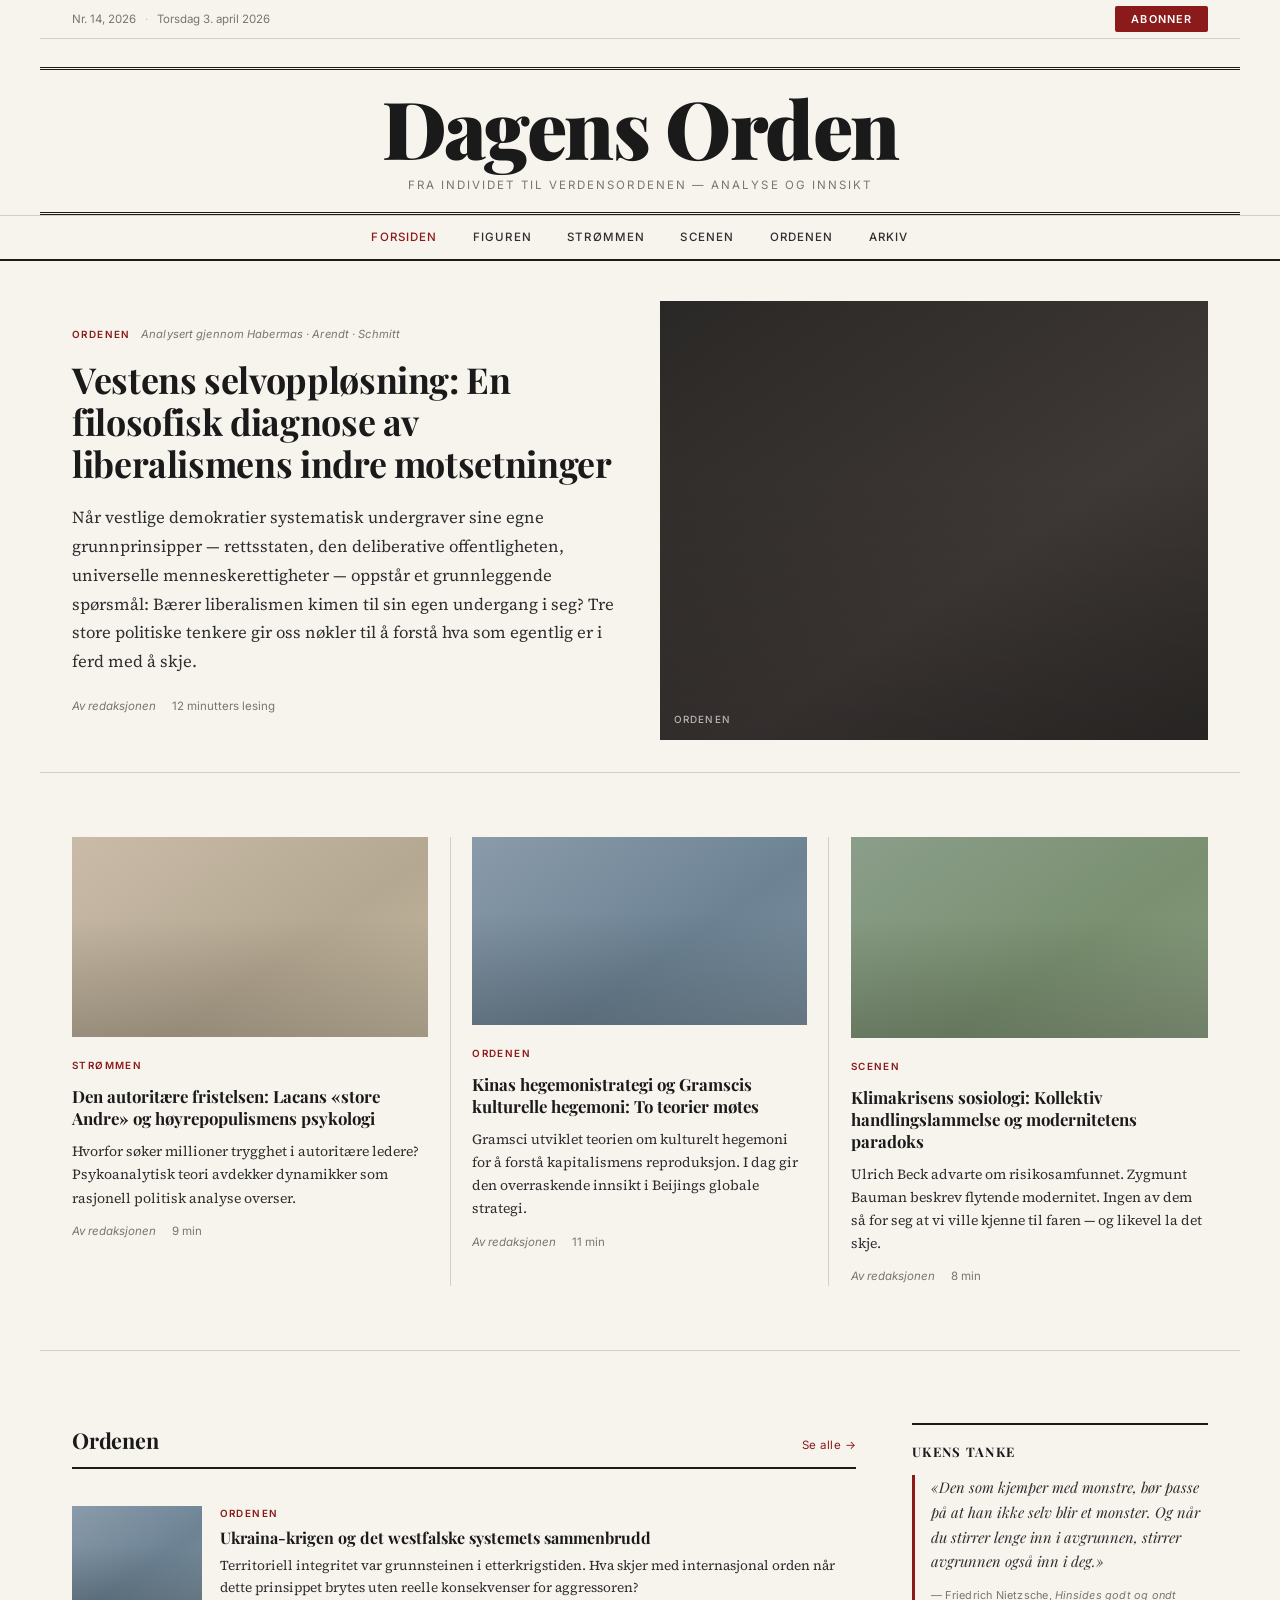
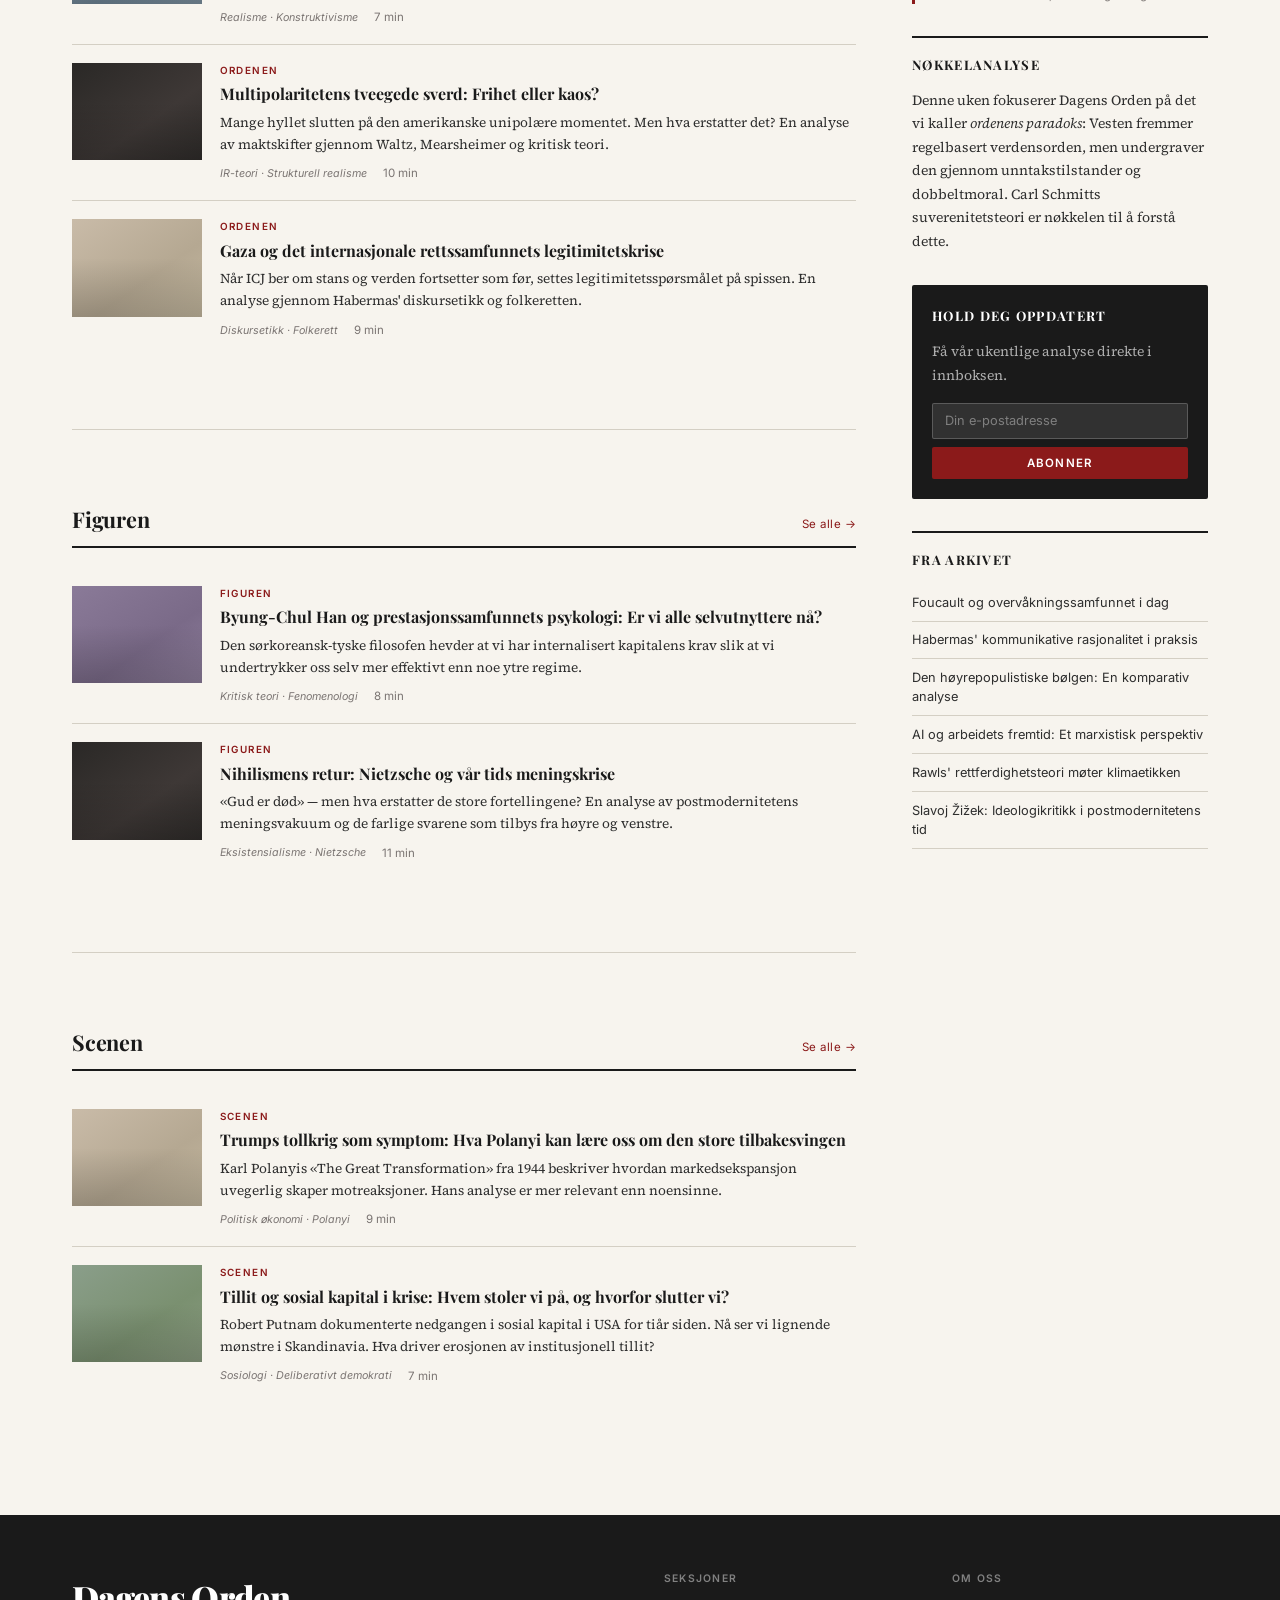
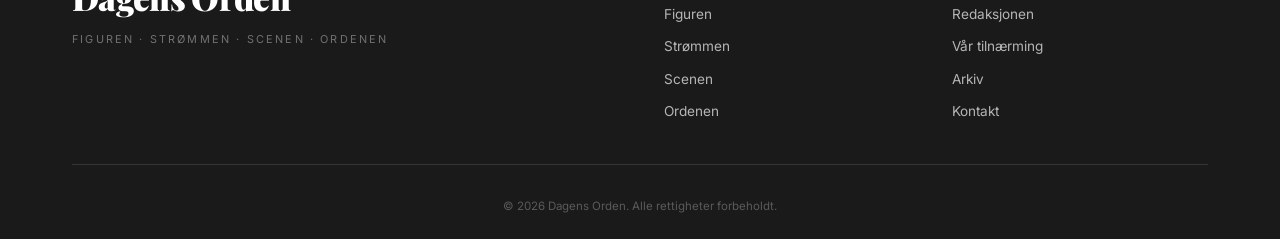
==== index.html @ 5226eccb "Initial commit" ====
<!DOCTYPE html>
<html lang="no">
<head>
    <meta charset="UTF-8">
    <meta name="viewport" content="width=device-width, initial-scale=1.0">
    <title>Dagens Orden — Fra individet til verdensordenen</title>
    <link rel="preconnect" href="https://fonts.googleapis.com">
    <link rel="preconnect" href="https://fonts.gstatic.com" crossorigin>
    <link href="https://fonts.googleapis.com/css2?family=Playfair+Display:ital,wght@0,400;0,600;0,700;0,900;1,400;1,700&family=Source+Serif+4:ital,opsz,wght@0,8..60,300;0,8..60,400;0,8..60,600;1,8..60,300;1,8..60,400&family=Inter:wght@300;400;500;600&display=swap" rel="stylesheet">
    <link rel="stylesheet" href="styles.css">
</head>
<body>

    <!-- Header / Masthead -->
    <header class="site-header">
        <div class="header-top">
            <div class="header-top-left">
                <span class="edition">Nr. 14, 2026</span>
                <span class="dot">·</span>
                <span class="date">Torsdag 3. april 2026</span>
            </div>
            <div class="header-top-right">
                <a href="#newsletter" class="btn-subscribe">Abonner</a>
            </div>
        </div>

        <div class="masthead">
            <div class="masthead-rule-double"></div>
            <h1 class="site-title">Dagens Orden</h1>
            <p class="site-tagline">Fra individet til verdensordenen — analyse og innsikt</p>
            <div class="masthead-rule-double"></div>
        </div>
    </header>

    <!-- Sticky Navigation -->
    <nav class="main-nav">
        <div class="container">
            <ul>
                <li><a href="#" class="active">Forsiden</a></li>
                <li><a href="#">Figuren</a></li>
                <li><a href="#">Strømmen</a></li>
                <li><a href="#">Scenen</a></li>
                <li><a href="#">Ordenen</a></li>
                <li><a href="#">Arkiv</a></li>
            </ul>
        </div>
    </nav>

    <main>

        <!-- Hero Article -->
        <section class="hero">
            <div class="container">
                <div class="hero-inner" id="hero-inner">
                    <div class="hero-content">
                        <div class="article-meta">
                            <span class="category-tag">Ordenen</span>
                            <span class="lens-label">Analysert gjennom Habermas · Arendt · Schmitt</span>
                        </div>
                        <h2 class="hero-title">Vestens selvoppløsning: En filosofisk diagnose av liberalismens indre motsetninger</h2>
                        <p class="hero-excerpt">Når vestlige demokratier systematisk undergraver sine egne grunnprinsipper — rettsstaten, den deliberative offentligheten, universelle menneskerettigheter — oppstår et grunnleggende spørsmål: Bærer liberalismen kimen til sin egen undergang i seg? Tre store politiske tenkere gir oss nøkler til å forstå hva som egentlig er i ferd med å skje.</p>
                        <div class="byline-row">
                            <span class="byline">Av redaksjonen</span>
                            <span class="read-time">12 minutters lesing</span>
                        </div>
                    </div>
                    <div class="hero-image">
                        <div class="img-placeholder img-dark">
                            <span class="img-caption-overlay">Ordenen</span>
                        </div>
                    </div>
                </div>
            </div>
        </section>

        <div class="rule-full container"></div>

        <!-- Featured 3-column grid -->
        <section class="featured-grid">
            <div class="container">
                <div class="featured-grid-inner" id="featured-grid">

                    <article class="feat-card">
                        <div class="feat-image">
                            <div class="img-placeholder img-warm"></div>
                        </div>
                        <div class="feat-content">
                            <span class="category-tag">Strømmen</span>
                            <h3>Den autoritære fristelsen: Lacans «store Andre» og høyrepopulismens psykologi</h3>
                            <p class="feat-excerpt">Hvorfor søker millioner trygghet i autoritære ledere? Psykoanalytisk teori avdekker dynamikker som rasjonell politisk analyse overser.</p>
                            <div class="byline-row">
                                <span class="byline">Av redaksjonen</span>
                                <span class="read-time">9 min</span>
                            </div>
                        </div>
                    </article>

                    <article class="feat-card feat-card-mid">
                        <div class="feat-image">
                            <div class="img-placeholder img-cool"></div>
                        </div>
                        <div class="feat-content">
                            <span class="category-tag">Ordenen</span>
                            <h3>Kinas hegemonistrategi og Gramscis kulturelle hegemoni: To teorier møtes</h3>
                            <p class="feat-excerpt">Gramsci utviklet teorien om kulturelt hegemoni for å forstå kapitalismens reproduksjon. I dag gir den overraskende innsikt i Beijings globale strategi.</p>
                            <div class="byline-row">
                                <span class="byline">Av redaksjonen</span>
                                <span class="read-time">11 min</span>
                            </div>
                        </div>
                    </article>

                    <article class="feat-card">
                        <div class="feat-image">
                            <div class="img-placeholder img-green"></div>
                        </div>
                        <div class="feat-content">
                            <span class="category-tag">Scenen</span>
                            <h3>Klimakrisens sosiologi: Kollektiv handlingslammelse og modernitetens paradoks</h3>
                            <p class="feat-excerpt">Ulrich Beck advarte om risikosamfunnet. Zygmunt Bauman beskrev flytende modernitet. Ingen av dem så for seg at vi ville kjenne til faren — og likevel la det skje.</p>
                            <div class="byline-row">
                                <span class="byline">Av redaksjonen</span>
                                <span class="read-time">8 min</span>
                            </div>
                        </div>
                    </article>

                </div>
            </div>
        </section>

        <div class="rule-full container"></div>

        <!-- Main content + Sidebar -->
        <div class="content-layout container">

            <div class="main-content">

                <!-- Ordenen -->
                <section class="cat-section" data-category="Ordenen">
                    <div class="cat-section-header">
                        <h2 class="cat-title">Ordenen</h2>
                        <a href="#" class="see-all">Se alle →</a>
                    </div>
                    <div class="article-list">

                        <article class="list-article">
                            <div class="list-thumb">
                                <div class="img-placeholder img-cool"></div>
                            </div>
                            <div class="list-content">
                                <span class="category-tag">Ordenen</span>
                                <h3>Ukraina-krigen og det westfalske systemets sammenbrudd</h3>
                                <p>Territoriell integritet var grunnsteinen i etterkrigstiden. Hva skjer med internasjonal orden når dette prinsippet brytes uten reelle konsekvenser for aggressoren?</p>
                                <div class="byline-row">
                                    <span class="lens-tag">Realisme · Konstruktivisme</span>
                                    <span class="read-time">7 min</span>
                                </div>
                            </div>
                        </article>

                        <article class="list-article">
                            <div class="list-thumb">
                                <div class="img-placeholder img-dark"></div>
                            </div>
                            <div class="list-content">
                                <span class="category-tag">Ordenen</span>
                                <h3>Multipolaritetens tveegede sverd: Frihet eller kaos?</h3>
                                <p>Mange hyllet slutten på den amerikanske unipolære momentet. Men hva erstatter det? En analyse av maktskifter gjennom Waltz, Mearsheimer og kritisk teori.</p>
                                <div class="byline-row">
                                    <span class="lens-tag">IR-teori · Strukturell realisme</span>
                                    <span class="read-time">10 min</span>
                                </div>
                            </div>
                        </article>

                        <article class="list-article">
                            <div class="list-thumb">
                                <div class="img-placeholder img-warm"></div>
                            </div>
                            <div class="list-content">
                                <span class="category-tag">Ordenen</span>
                                <h3>Gaza og det internasjonale rettssamfunnets legitimitetskrise</h3>
                                <p>Når ICJ ber om stans og verden fortsetter som før, settes legitimitetsspørsmålet på spissen. En analyse gjennom Habermas' diskursetikk og folkeretten.</p>
                                <div class="byline-row">
                                    <span class="lens-tag">Diskursetikk · Folkerett</span>
                                    <span class="read-time">9 min</span>
                                </div>
                            </div>
                        </article>

                    </div>
                </section>

                <div class="rule-section"></div>

                <!-- Figuren -->
                <section class="cat-section" data-category="Figuren">
                    <div class="cat-section-header">
                        <h2 class="cat-title">Figuren</h2>
                        <a href="#" class="see-all">Se alle →</a>
                    </div>
                    <div class="article-list">

                        <article class="list-article">
                            <div class="list-thumb">
                                <div class="img-placeholder img-purple"></div>
                            </div>
                            <div class="list-content">
                                <span class="category-tag">Figuren</span>
                                <h3>Byung-Chul Han og prestasjonssamfunnets psykologi: Er vi alle selvutnyttere nå?</h3>
                                <p>Den sørkoreansk-tyske filosofen hevder at vi har internalisert kapitalens krav slik at vi undertrykker oss selv mer effektivt enn noe ytre regime.</p>
                                <div class="byline-row">
                                    <span class="lens-tag">Kritisk teori · Fenomenologi</span>
                                    <span class="read-time">8 min</span>
                                </div>
                            </div>
                        </article>

                        <article class="list-article">
                            <div class="list-thumb">
                                <div class="img-placeholder img-dark"></div>
                            </div>
                            <div class="list-content">
                                <span class="category-tag">Figuren</span>
                                <h3>Nihilismens retur: Nietzsche og vår tids meningskrise</h3>
                                <p>«Gud er død» — men hva erstatter de store fortellingene? En analyse av postmodernitetens meningsvakuum og de farlige svarene som tilbys fra høyre og venstre.</p>
                                <div class="byline-row">
                                    <span class="lens-tag">Eksistensialisme · Nietzsche</span>
                                    <span class="read-time">11 min</span>
                                </div>
                            </div>
                        </article>

                    </div>
                </section>

                <div class="rule-section"></div>

                <!-- Scenen -->
                <section class="cat-section" data-category="Scenen">
                    <div class="cat-section-header">
                        <h2 class="cat-title">Scenen</h2>
                        <a href="#" class="see-all">Se alle →</a>
                    </div>
                    <div class="article-list">

                        <article class="list-article">
                            <div class="list-thumb">
                                <div class="img-placeholder img-warm"></div>
                            </div>
                            <div class="list-content">
                                <span class="category-tag">Scenen</span>
                                <h3>Trumps tollkrig som symptom: Hva Polanyi kan lære oss om den store tilbakesvingen</h3>
                                <p>Karl Polanyis «The Great Transformation» fra 1944 beskriver hvordan markedsekspansjon uvegerlig skaper motreaksjoner. Hans analyse er mer relevant enn noensinne.</p>
                                <div class="byline-row">
                                    <span class="lens-tag">Politisk økonomi · Polanyi</span>
                                    <span class="read-time">9 min</span>
                                </div>
                            </div>
                        </article>

                        <article class="list-article">
                            <div class="list-thumb">
                                <div class="img-placeholder img-green"></div>
                            </div>
                            <div class="list-content">
                                <span class="category-tag">Scenen</span>
                                <h3>Tillit og sosial kapital i krise: Hvem stoler vi på, og hvorfor slutter vi?</h3>
                                <p>Robert Putnam dokumenterte nedgangen i sosial kapital i USA for tiår siden. Nå ser vi lignende mønstre i Skandinavia. Hva driver erosjonen av institusjonell tillit?</p>
                                <div class="byline-row">
                                    <span class="lens-tag">Sosiologi · Deliberativt demokrati</span>
                                    <span class="read-time">7 min</span>
                                </div>
                            </div>
                        </article>

                    </div>
                </section>

            </div><!-- end .main-content -->

            <!-- Sidebar -->
            <aside class="sidebar">

                <div class="widget">
                    <h4 class="widget-title">Ukens tanke</h4>
                    <blockquote class="pull-quote">
                        «Den som kjemper med monstre, bør passe på at han ikke selv blir et monster. Og når du stirrer lenge inn i avgrunnen, stirrer avgrunnen også inn i deg.»
                        <cite>— Friedrich Nietzsche, <em>Hinsides godt og ondt</em></cite>
                    </blockquote>
                </div>

                <div class="widget">
                    <h4 class="widget-title">Nøkkelanalyse</h4>
                    <p class="widget-text">Denne uken fokuserer Dagens Orden på det vi kaller <em>ordenens paradoks</em>: Vesten fremmer regelbasert verdensorden, men undergraver den gjennom unntakstilstander og dobbeltmoral. Carl Schmitts suverenitetsteori er nøkkelen til å forstå dette.</p>
                </div>

                <div class="widget widget-dark" id="newsletter">
                    <h4 class="widget-title">Hold deg oppdatert</h4>
                    <p class="widget-text">Få vår ukentlige analyse direkte i innboksen.</p>
                    <form class="newsletter-form" onsubmit="return false;">
                        <input type="email" placeholder="Din e-postadresse" class="email-input">
                        <button type="submit" class="btn-newsletter">Abonner</button>
                    </form>
                </div>

                <div class="widget">
                    <h4 class="widget-title">Fra arkivet</h4>
                    <ul class="archive-list">
                        <li><a href="#">Foucault og overvåkningssamfunnet i dag</a></li>
                        <li><a href="#">Habermas' kommunikative rasjonalitet i praksis</a></li>
                        <li><a href="#">Den høyrepopulistiske bølgen: En komparativ analyse</a></li>
                        <li><a href="#">AI og arbeidets fremtid: Et marxistisk perspektiv</a></li>
                        <li><a href="#">Rawls' rettferdighetsteori møter klimaetikken</a></li>
                        <li><a href="#">Slavoj Žižek: Ideologikritikk i postmodernitetens tid</a></li>
                    </ul>
                </div>

            </aside>

        </div><!-- end .content-layout -->

    </main>

    <!-- Footer -->
    <footer class="site-footer">
        <div class="container">
            <div class="footer-inner">
                <div class="footer-brand">
                    <h2 class="footer-title">Dagens Orden</h2>
                    <p class="footer-tagline">Figuren · Strømmen · Scenen · Ordenen</p>
                </div>
                <div class="footer-links">
                    <div class="footer-col">
                        <h4>Seksjoner</h4>
                        <ul>
                            <li><a href="#">Figuren</a></li>
                            <li><a href="#">Strømmen</a></li>
                            <li><a href="#">Scenen</a></li>
                            <li><a href="#">Ordenen</a></li>
                        </ul>
                    </div>
                    <div class="footer-col">
                        <h4>Om oss</h4>
                        <ul>
                            <li><a href="#">Redaksjonen</a></li>
                            <li><a href="#">Vår tilnærming</a></li>
                            <li><a href="#">Arkiv</a></li>
                            <li><a href="#">Kontakt</a></li>
                        </ul>
                    </div>
                </div>
            </div>
            <div class="footer-bottom">
                <p>© 2026 Dagens Orden. Alle rettigheter forbeholdt.</p>
            </div>
        </div>
    </footer>

    <script src="/js/config.js"></script>
    <script src="/js/site.js"></script>
</body>
</html>
---- styles.css ----
/* ============================================================
   DAGENS ORDEN — Stylesheet
   Classic broadsheet editorial design
   ============================================================ */

:root {
  --bg:           #F7F4EE;
  --bg-white:     #FFFFFF;
  --text-primary: #1A1A1A;
  --text-body:    #2E2E2E;
  --text-muted:   #7A7472;
  --accent:       #8B1A1A;
  --accent-hover: #6B1212;
  --border:       #D4CFC4;
  --border-dark:  #1A1A1A;

  --serif:  'Playfair Display', Georgia, 'Times New Roman', serif;
  --body:   'Source Serif 4', Georgia, serif;
  --sans:   'Inter', -apple-system, BlinkMacSystemFont, sans-serif;

  --max-w: 1200px;
}

/* ============================================================
   RESET & BASE
   ============================================================ */

*, *::before, *::after {
  box-sizing: border-box;
  margin: 0;
  padding: 0;
}

html {
  font-size: 16px;
  scroll-behavior: smooth;
}

body {
  background-color: var(--bg);
  color: var(--text-primary);
  font-family: var(--body);
  line-height: 1.6;
  -webkit-font-smoothing: antialiased;
  -moz-osx-font-smoothing: grayscale;
}

a {
  color: inherit;
  text-decoration: none;
  transition: color 0.18s;
}

a:hover { color: var(--accent); }

img { display: block; max-width: 100%; }

.container {
  max-width: var(--max-w);
  margin: 0 auto;
  padding: 0 2rem;
}

/* ============================================================
   IMAGE PLACEHOLDERS
   ============================================================ */

.img-placeholder {
  width: 100%;
  position: relative;
  overflow: hidden;
}

/* aspect ratios */
.hero-image .img-placeholder      { aspect-ratio: 5/4; }
.feat-image .img-placeholder       { aspect-ratio: 16/9; }
.list-thumb .img-placeholder       { aspect-ratio: 4/3; }

/* colour variants */
.img-dark   { background: linear-gradient(145deg, #2A2826 0%, #3E3836 60%, #2F2C2A 100%); }
.img-warm   { background: linear-gradient(145deg, #C9BBA8 0%, #B5A892 60%, #C4B89F 100%); }
.img-cool   { background: linear-gradient(145deg, #8A9BAB 0%, #6D8394 60%, #7B8F9E 100%); }
.img-green  { background: linear-gradient(145deg, #8A9E8A 0%, #7A9070 60%, #8A9C80 100%); }
.img-purple { background: linear-gradient(145deg, #8A7A98 0%, #7A6A88 60%, #8E7E9C 100%); }

.img-placeholder::after {
  content: '';
  position: absolute;
  inset: 0;
  background: linear-gradient(to bottom, transparent 40%, rgba(0,0,0,0.18) 100%);
}

.img-caption-overlay {
  position: absolute;
  bottom: 0.75rem;
  left: 0.85rem;
  z-index: 2;
  font-family: var(--sans);
  font-size: 0.62rem;
  font-weight: 500;
  letter-spacing: 0.12em;
  text-transform: uppercase;
  color: rgba(255,255,255,0.65);
}

/* ============================================================
   SHARED COMPONENTS
   ============================================================ */

/* Category tag */
.category-tag {
  display: inline-block;
  font-family: var(--sans);
  font-size: 0.62rem;
  font-weight: 600;
  letter-spacing: 0.14em;
  text-transform: uppercase;
  color: var(--accent);
}

/* Lens label (analysed through X·Y) */
.lens-label {
  font-family: var(--sans);
  font-size: 0.7rem;
  font-style: italic;
  color: var(--text-muted);
  letter-spacing: 0.01em;
}

/* Lens tag (inside article list) */
.lens-tag {
  font-family: var(--sans);
  font-size: 0.67rem;
  font-style: italic;
  color: var(--text-muted);
}

/* Byline row */
.byline-row {
  display: flex;
  align-items: center;
  gap: 1rem;
  font-family: var(--sans);
  font-size: 0.72rem;
  color: var(--text-muted);
}

.byline { font-style: italic; }

/* Divider rules */
.rule-full {
  border-top: 1px solid var(--border);
  margin: 2rem auto;
}

.rule-section {
  border-top: 1px solid var(--border);
  margin: 2.5rem 0;
}

/* ============================================================
   HEADER / MASTHEAD
   ============================================================ */

.site-header {
  background: var(--bg);
}

.header-top {
  display: flex;
  justify-content: space-between;
  align-items: center;
  padding: 0.6rem 2rem;
  border-bottom: 1px solid var(--border);
  font-family: var(--sans);
  font-size: 0.72rem;
  color: var(--text-muted);
  max-width: var(--max-w);
  margin: 0 auto;
}

.header-top-left {
  display: flex;
  align-items: center;
  gap: 0.55rem;
}

.dot { opacity: 0.4; }

.btn-subscribe {
  font-family: var(--sans);
  font-size: 0.68rem;
  font-weight: 600;
  letter-spacing: 0.1em;
  text-transform: uppercase;
  background: var(--accent);
  color: #fff;
  padding: 0.38rem 1rem;
  border-radius: 2px;
  transition: background 0.18s;
}

.btn-subscribe:hover {
  background: var(--accent-hover);
  color: #fff;
}

/* Masthead */
.masthead {
  text-align: center;
  padding: 1.75rem 2rem 0;
}

.masthead-rule-double {
  border: none;
  border-top: 3px double var(--border-dark);
  max-width: var(--max-w);
  margin: 0 auto 1.1rem;
}

.masthead-rule-double + .masthead-rule-double,
.site-tagline + .masthead-rule-double {
  margin-top: 1.1rem;
  margin-bottom: 0;
}

.site-title {
  font-family: var(--serif);
  font-size: clamp(2.8rem, 7vw, 5rem);
  font-weight: 900;
  letter-spacing: -0.02em;
  line-height: 1;
  color: var(--text-primary);
}

.site-tagline {
  font-family: var(--sans);
  font-size: 0.72rem;
  font-weight: 400;
  letter-spacing: 0.18em;
  text-transform: uppercase;
  color: var(--text-muted);
  margin: 0.55rem 0 1.1rem;
}

/* ============================================================
   STICKY NAV
   ============================================================ */

.main-nav {
  position: sticky;
  top: 0;
  z-index: 200;
  background: var(--bg);
  border-bottom: 2px solid var(--border-dark);
  border-top: 1px solid var(--border);
}

.main-nav ul {
  display: flex;
  list-style: none;
  justify-content: center;
  overflow-x: auto;
  -webkit-overflow-scrolling: touch;
  scrollbar-width: none;
}

.main-nav ul::-webkit-scrollbar { display: none; }

.main-nav ul li a {
  display: block;
  font-family: var(--sans);
  font-size: 0.72rem;
  font-weight: 500;
  letter-spacing: 0.1em;
  text-transform: uppercase;
  padding: 0.78rem 1.1rem;
  color: var(--text-body);
  white-space: nowrap;
  border-bottom: 2px solid transparent;
  margin-bottom: -2px;
  transition: color 0.18s, border-color 0.18s;
}

.main-nav ul li a:hover,
.main-nav ul li a.active {
  color: var(--accent);
  border-bottom-color: var(--accent);
}

/* ============================================================
   HERO
   ============================================================ */

.hero {
  padding: 2.5rem 0 0;
}

.hero-inner {
  display: grid;
  grid-template-columns: 1fr 1fr;
  gap: 2.5rem;
  align-items: center;
}

.article-meta {
  display: flex;
  flex-wrap: wrap;
  align-items: center;
  gap: 0.65rem;
  margin-bottom: 0.9rem;
}

.hero-title {
  font-family: var(--serif);
  font-size: clamp(1.6rem, 2.8vw, 2.65rem);
  font-weight: 700;
  line-height: 1.18;
  letter-spacing: -0.01em;
  margin-bottom: 1.2rem;
  color: var(--text-primary);
  cursor: pointer;
  transition: color 0.18s;
}

.hero-title:hover { color: var(--accent); }

.hero-excerpt {
  font-size: 1.05rem;
  line-height: 1.72;
  color: var(--text-body);
  margin-bottom: 1.25rem;
}

/* ============================================================
   FEATURED 3-COLUMN GRID
   ============================================================ */

.featured-grid {
  padding: 2rem 0;
}

.featured-grid-inner {
  display: grid;
  grid-template-columns: repeat(3, 1fr);
  gap: 0;
}

.feat-card {
  padding: 0 1.35rem;
  border-right: 1px solid var(--border);
}

.feat-card:first-child { padding-left: 0; }
.feat-card:last-child  { border-right: none; padding-right: 0; }

.feat-card-mid { border-right: 1px solid var(--border); }

.feat-image { margin-bottom: 0.9rem; }

.feat-content .category-tag { margin-bottom: 0.4rem; }

.feat-content h3 {
  font-family: var(--serif);
  font-size: 1.05rem;
  font-weight: 700;
  line-height: 1.3;
  margin: 0.35rem 0 0.65rem;
  color: var(--text-primary);
  cursor: pointer;
  transition: color 0.18s;
}

.feat-content h3:hover { color: var(--accent); }

.feat-excerpt {
  font-size: 0.875rem;
  line-height: 1.65;
  color: var(--text-body);
  margin-bottom: 0.75rem;
}

/* ============================================================
   MAIN CONTENT + SIDEBAR LAYOUT
   ============================================================ */

.content-layout {
  display: grid;
  grid-template-columns: 1fr 296px;
  gap: 3.5rem;
  padding-top: 0.5rem;
  padding-bottom: 5rem;
}

/* ---- Category sections ---- */

.cat-section { padding: 2rem 0; }

.cat-section-header {
  display: flex;
  justify-content: space-between;
  align-items: baseline;
  border-bottom: 2px solid var(--border-dark);
  padding-bottom: 0.6rem;
  margin-bottom: 1.25rem;
}

.cat-title {
  font-family: var(--serif);
  font-size: 1.35rem;
  font-weight: 700;
  letter-spacing: -0.01em;
}

.see-all {
  font-family: var(--sans);
  font-size: 0.72rem;
  color: var(--accent);
  letter-spacing: 0.04em;
}

.see-all:hover { color: var(--accent-hover); }

/* Article list */
.article-list {
  display: flex;
  flex-direction: column;
}

.list-article {
  display: grid;
  grid-template-columns: 130px 1fr;
  gap: 1.1rem;
  padding: 1.1rem 0;
  border-bottom: 1px solid var(--border);
  cursor: pointer;
  transition: opacity 0.18s;
}

.list-article:last-child { border-bottom: none; }
.list-article:hover { opacity: 0.8; }

.list-content .category-tag { display: block; margin-bottom: 0.3rem; }

.list-content h3 {
  font-family: var(--serif);
  font-size: 1rem;
  font-weight: 700;
  line-height: 1.32;
  margin-bottom: 0.45rem;
  color: var(--text-primary);
  transition: color 0.18s;
}

.list-article:hover .list-content h3 { color: var(--accent); }

.list-content p {
  font-size: 0.85rem;
  line-height: 1.62;
  color: var(--text-body);
  margin-bottom: 0.55rem;
}

/* ============================================================
   SIDEBAR
   ============================================================ */

.sidebar {
  display: flex;
  flex-direction: column;
  gap: 2rem;
  padding-top: 2rem;
}

.widget {
  border-top: 2px solid var(--border-dark);
  padding-top: 1rem;
}

.widget-title {
  font-family: var(--serif);
  font-size: 0.82rem;
  font-weight: 700;
  letter-spacing: 0.1em;
  text-transform: uppercase;
  margin-bottom: 0.85rem;
}

.widget-text {
  font-size: 0.875rem;
  line-height: 1.68;
  color: var(--text-body);
}

/* Pull quote */
.pull-quote {
  font-family: var(--serif);
  font-size: 0.92rem;
  font-style: italic;
  line-height: 1.68;
  color: var(--text-body);
  padding-left: 1rem;
  border-left: 3px solid var(--accent);
}

.pull-quote cite {
  display: block;
  font-family: var(--sans);
  font-size: 0.68rem;
  font-style: normal;
  color: var(--text-muted);
  margin-top: 0.75rem;
  letter-spacing: 0.02em;
}

/* Dark newsletter widget */
.widget-dark {
  background: var(--text-primary);
  padding: 1.25rem;
  border-top: none;
  border-radius: 2px;
}

.widget-dark .widget-title { color: #fff; }

.widget-dark .widget-text {
  color: rgba(255,255,255,0.65);
  margin-bottom: 1rem;
}

.newsletter-form {
  display: flex;
  flex-direction: column;
  gap: 0.5rem;
}

.email-input {
  padding: 0.58rem 0.75rem;
  background: rgba(255,255,255,0.1);
  border: 1px solid rgba(255,255,255,0.2);
  color: #fff;
  font-family: var(--sans);
  font-size: 0.8rem;
  border-radius: 2px;
  outline: none;
  transition: border-color 0.18s;
}

.email-input::placeholder { color: rgba(255,255,255,0.38); }
.email-input:focus { border-color: rgba(255,255,255,0.5); }

.btn-newsletter {
  padding: 0.58rem;
  background: var(--accent);
  color: #fff;
  border: none;
  font-family: var(--sans);
  font-size: 0.72rem;
  font-weight: 600;
  letter-spacing: 0.1em;
  text-transform: uppercase;
  cursor: pointer;
  border-radius: 2px;
  transition: background 0.18s;
}

.btn-newsletter:hover { background: var(--accent-hover); }

/* Archive list */
.archive-list {
  list-style: none;
  display: flex;
  flex-direction: column;
}

.archive-list li {
  border-bottom: 1px solid var(--border);
}

.archive-list li a {
  display: block;
  font-family: var(--sans);
  font-size: 0.8rem;
  line-height: 1.5;
  padding: 0.55rem 0;
  color: var(--text-body);
}

.archive-list li a:hover { color: var(--accent); }

/* ============================================================
   FOOTER
   ============================================================ */

.site-footer {
  background: var(--text-primary);
  color: #fff;
  padding: 3.5rem 0 1.5rem;
}

.footer-inner {
  display: grid;
  grid-template-columns: 1fr 1fr;
  gap: 3rem;
  padding-bottom: 2.5rem;
  border-bottom: 1px solid rgba(255,255,255,0.12);
  margin-bottom: 2rem;
}

.footer-title {
  font-family: var(--serif);
  font-size: 2.1rem;
  font-weight: 900;
  letter-spacing: -0.02em;
  margin-bottom: 0.4rem;
}

.footer-tagline {
  font-family: var(--sans);
  font-size: 0.68rem;
  font-weight: 400;
  letter-spacing: 0.2em;
  text-transform: uppercase;
  color: rgba(255,255,255,0.38);
}

.footer-links {
  display: grid;
  grid-template-columns: repeat(2, 1fr);
  gap: 2rem;
}

.footer-col h4 {
  font-family: var(--sans);
  font-size: 0.65rem;
  font-weight: 600;
  letter-spacing: 0.12em;
  text-transform: uppercase;
  color: rgba(255,255,255,0.45);
  margin-bottom: 0.85rem;
}

.footer-col ul {
  list-style: none;
  display: flex;
  flex-direction: column;
  gap: 0.42rem;
}

.footer-col ul li a {
  font-family: var(--sans);
  font-size: 0.85rem;
  color: rgba(255,255,255,0.68);
}

.footer-col ul li a:hover { color: #fff; }

.footer-bottom {
  font-family: var(--sans);
  font-size: 0.72rem;
  color: rgba(255,255,255,0.28);
  text-align: center;
}

/* ============================================================
   RESPONSIVE
   ============================================================ */

@media (max-width: 1000px) {
  .content-layout {
    grid-template-columns: 1fr;
  }
  .sidebar {
    display: grid;
    grid-template-columns: 1fr 1fr;
    gap: 1.5rem;
    padding-top: 0;
    border-top: 2px solid var(--border-dark);
    padding-top: 2rem;
  }
  .widget { border-top: none; padding-top: 0; }
  .widget:first-child,
  .widget:nth-child(2) {
    border-top: 2px solid var(--border-dark);
    padding-top: 1rem;
  }
}

@media (max-width: 860px) {
  .hero-inner {
    grid-template-columns: 1fr;
  }
  .hero-image { order: -1; }
  .hero-image .img-placeholder { aspect-ratio: 16/7; }

  .featured-grid-inner {
    grid-template-columns: 1fr;
    gap: 0;
  }
  .feat-card {
    padding: 1.25rem 0;
    border-right: none;
    border-bottom: 1px solid var(--border);
  }
  .feat-card:last-child { border-bottom: none; }
}

@media (max-width: 620px) {
  .container { padding: 0 1.1rem; }
  .header-top { padding: 0.6rem 1.1rem; }

  .site-title { font-size: 2.4rem; }

  .footer-inner { grid-template-columns: 1fr; gap: 2rem; }
  .footer-links { grid-template-columns: repeat(2, 1fr); }

  .sidebar {
    grid-template-columns: 1fr;
  }

  .list-article {
    grid-template-columns: 100px 1fr;
    gap: 0.85rem;
  }
}

@media (max-width: 420px) {
  .list-article { grid-template-columns: 1fr; }
  .list-thumb { display: none; }
}
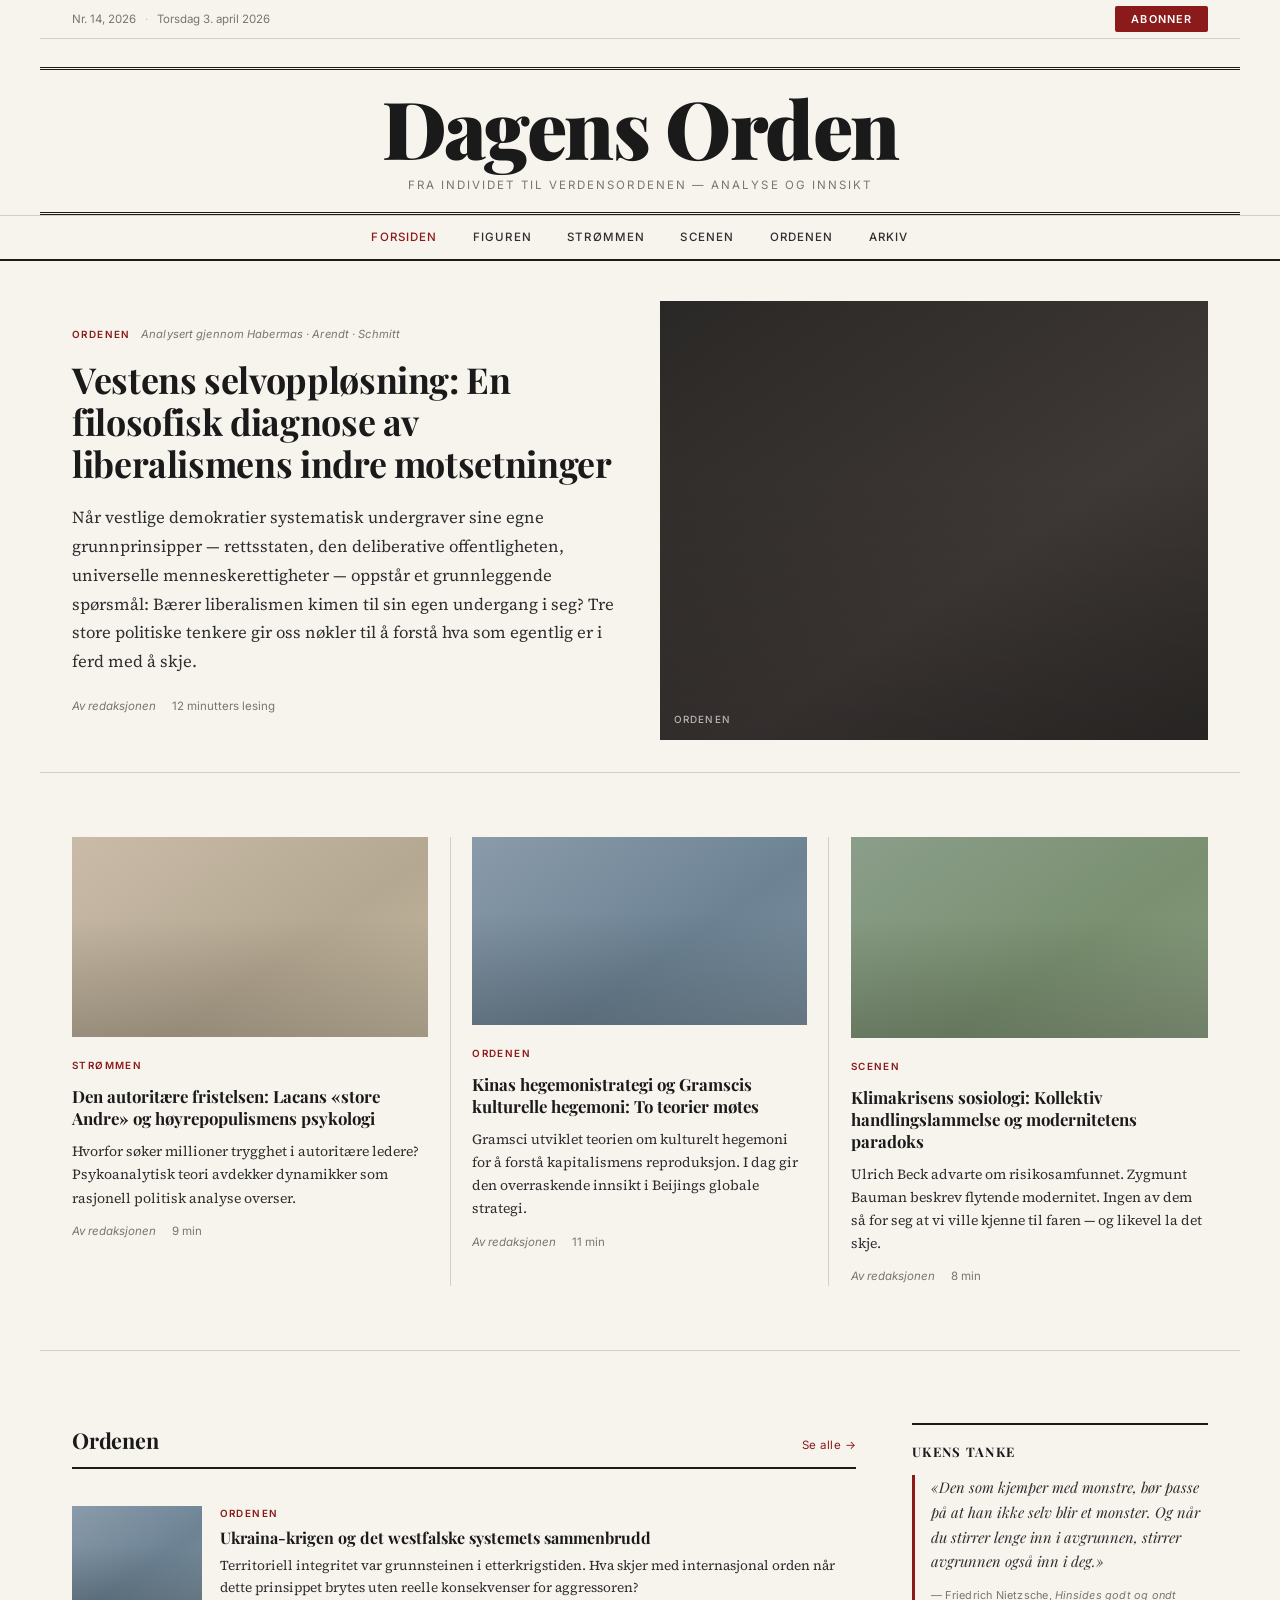
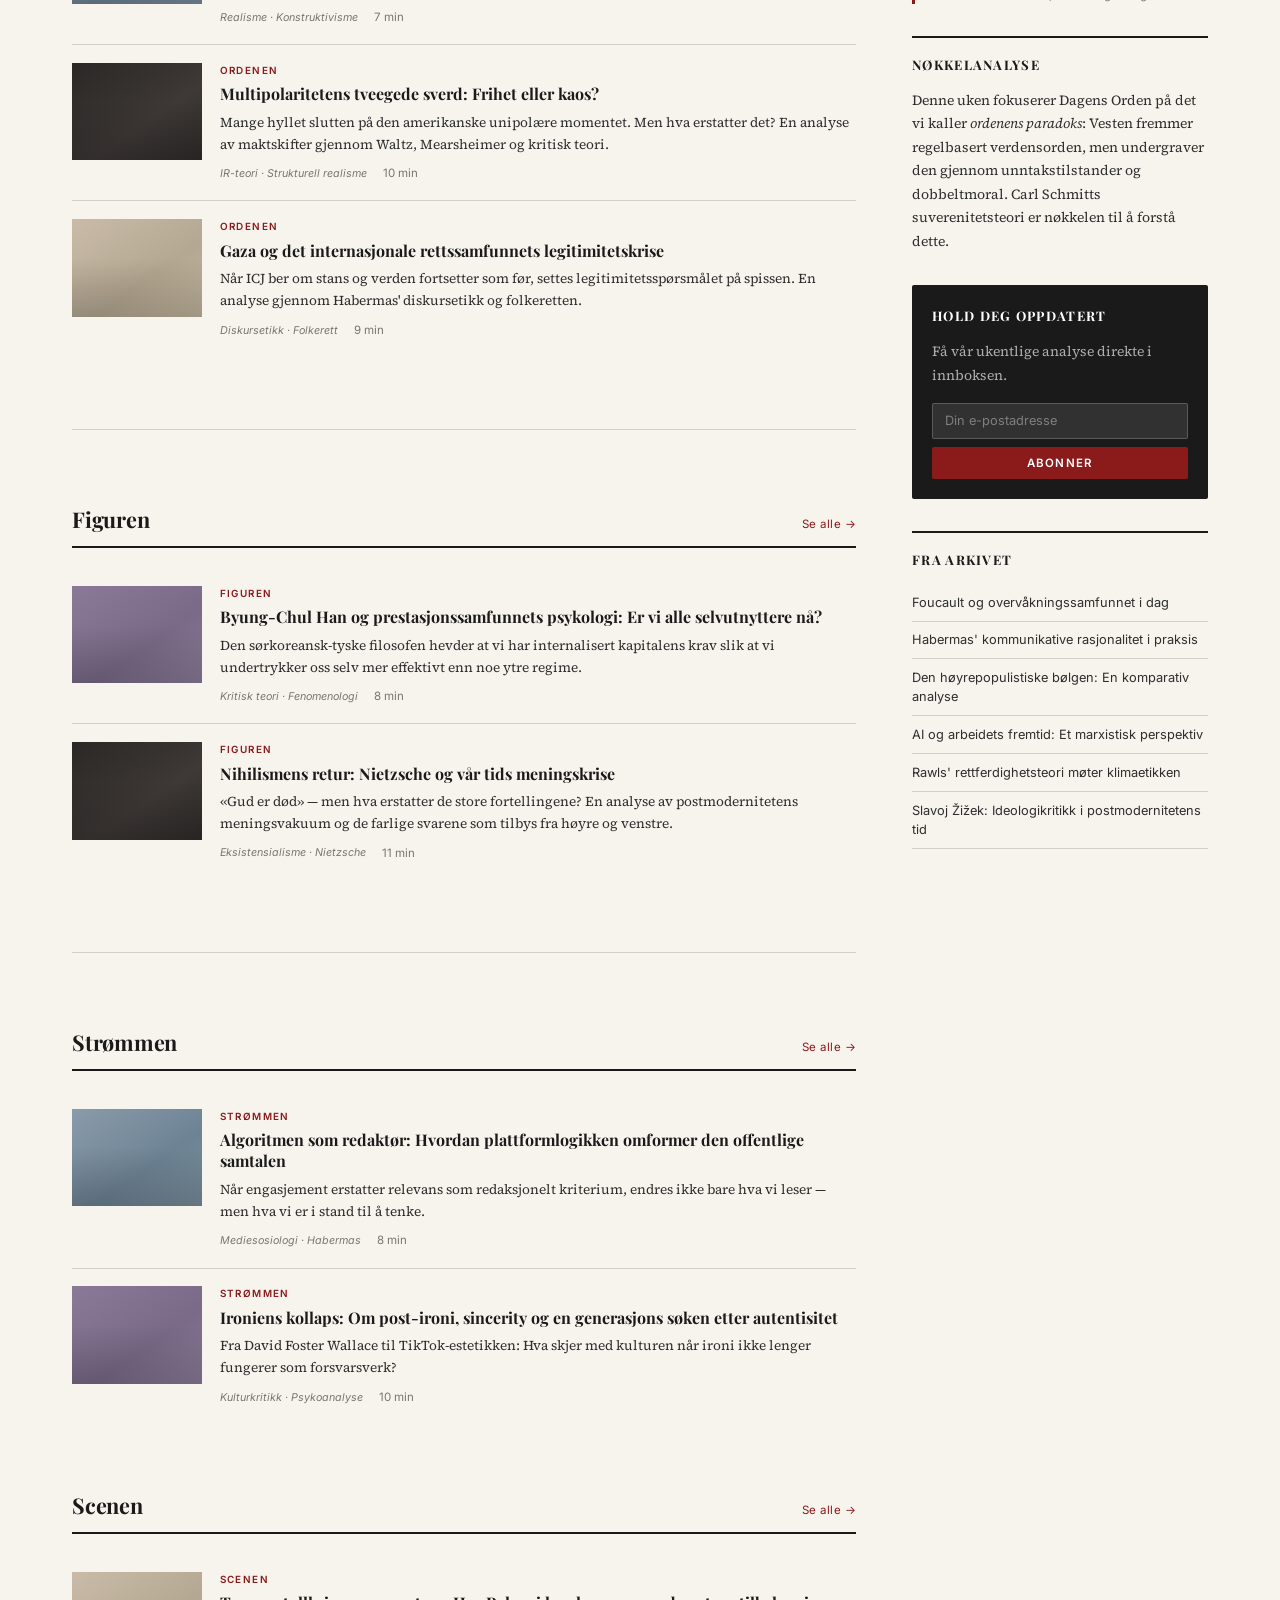
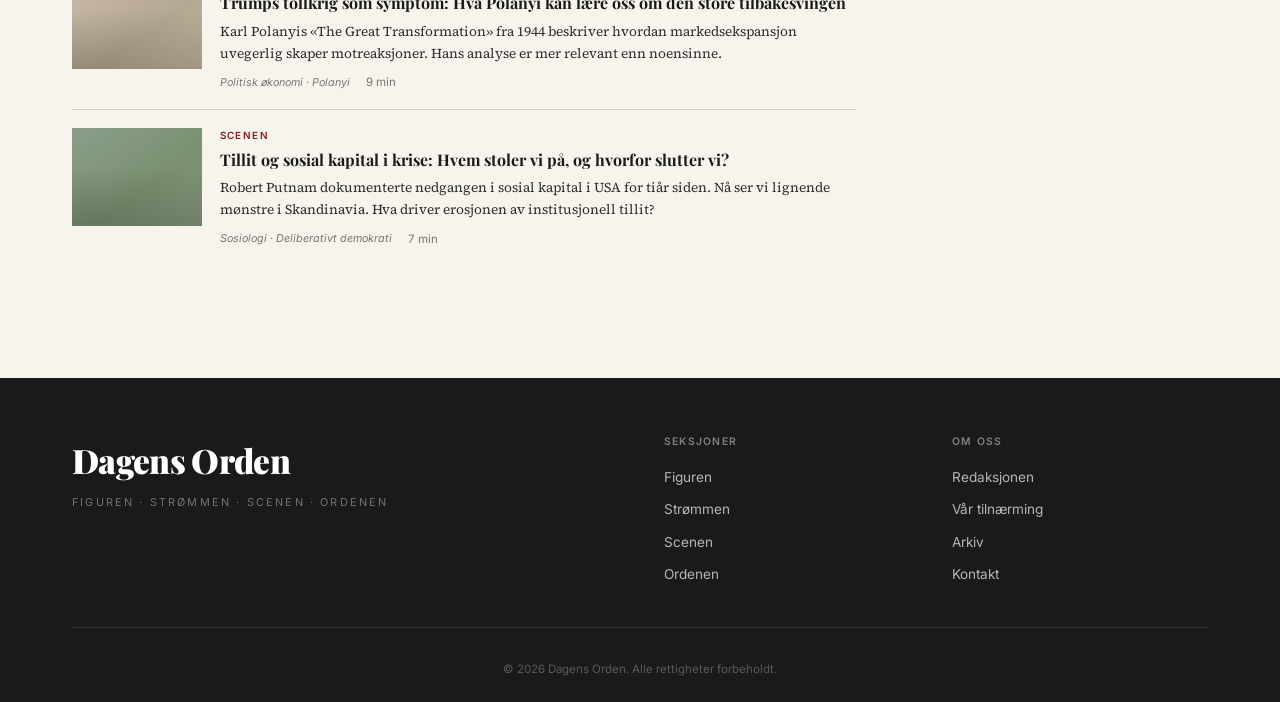
==== commit 05cfcec3: "test 123" ====
--- a/index.html
+++ b/index.html
@@ -37,10 +37,10 @@
         <div class="container">
             <ul>
                 <li><a href="#" class="active">Forsiden</a></li>
-                <li><a href="#">Figuren</a></li>
-                <li><a href="#">Strømmen</a></li>
-                <li><a href="#">Scenen</a></li>
-                <li><a href="#">Ordenen</a></li>
+                <li><a href="#figuren">Figuren</a></li>
+                <li><a href="#strommen">Strømmen</a></li>
+                <li><a href="#scenen">Scenen</a></li>
+                <li><a href="#ordenen">Ordenen</a></li>
                 <li><a href="#">Arkiv</a></li>
             </ul>
         </div>
@@ -137,7 +137,7 @@
             <div class="main-content">
 
                 <!-- Ordenen -->
-                <section class="cat-section" data-category="Ordenen">
+                <section id="ordenen" class="cat-section" data-category="Ordenen">
                     <div class="cat-section-header">
                         <h2 class="cat-title">Ordenen</h2>
                         <a href="#" class="see-all">Se alle →</a>
@@ -195,7 +195,7 @@
                 <div class="rule-section"></div>
 
                 <!-- Figuren -->
-                <section class="cat-section" data-category="Figuren">
+                <section id="figuren" class="cat-section" data-category="Figuren">
                     <div class="cat-section-header">
                         <h2 class="cat-title">Figuren</h2>
                         <a href="#" class="see-all">Se alle →</a>
@@ -237,8 +237,49 @@
 
                 <div class="rule-section"></div>
 
+                <!-- Strømmen -->
+                <section id="strommen" class="cat-section" data-category="Strømmen">
+                    <div class="cat-section-header">
+                        <h2 class="cat-title">Strømmen</h2>
+                        <a href="#" class="see-all">Se alle →</a>
+                    </div>
+                    <div class="article-list">
+
+                        <article class="list-article">
+                            <div class="list-thumb">
+                                <div class="img-placeholder img-cool"></div>
+                            </div>
+                            <div class="list-content">
+                                <span class="category-tag">Strømmen</span>
+                                <h3>Algoritmen som redaktør: Hvordan plattformlogikken omformer den offentlige samtalen</h3>
+                                <p>Når engasjement erstatter relevans som redaksjonelt kriterium, endres ikke bare hva vi leser — men hva vi er i stand til å tenke.</p>
+                                <div class="byline-row">
+                                    <span class="lens-tag">Mediesosiologi · Habermas</span>
+                                    <span class="read-time">8 min</span>
+                                </div>
+                            </div>
+                        </article>
+
+                        <article class="list-article">
+                            <div class="list-thumb">
+                                <div class="img-placeholder img-purple"></div>
+                            </div>
+                            <div class="list-content">
+                                <span class="category-tag">Strømmen</span>
+                                <h3>Ironiens kollaps: Om post-ironi, sincerity og en generasjons søken etter autentisitet</h3>
+                                <p>Fra David Foster Wallace til TikTok-estetikken: Hva skjer med kulturen når ironi ikke lenger fungerer som forsvarsverk?</p>
+                                <div class="byline-row">
+                                    <span class="lens-tag">Kulturkritikk · Psykoanalyse</span>
+                                    <span class="read-time">10 min</span>
+                                </div>
+                            </div>
+                        </article>
+
+                    </div>
+                </section>
+
                 <!-- Scenen -->
-                <section class="cat-section" data-category="Scenen">
+                <section id="scenen" class="cat-section" data-category="Scenen">
                     <div class="cat-section-header">
                         <h2 class="cat-title">Scenen</h2>
                         <a href="#" class="see-all">Se alle →</a>
@@ -335,10 +376,10 @@
                     <div class="footer-col">
                         <h4>Seksjoner</h4>
                         <ul>
-                            <li><a href="#">Figuren</a></li>
-                            <li><a href="#">Strømmen</a></li>
-                            <li><a href="#">Scenen</a></li>
-                            <li><a href="#">Ordenen</a></li>
+                            <li><a href="#figuren">Figuren</a></li>
+                            <li><a href="#strommen">Strømmen</a></li>
+                            <li><a href="#scenen">Scenen</a></li>
+                            <li><a href="#ordenen">Ordenen</a></li>
                         </ul>
                     </div>
                     <div class="footer-col">
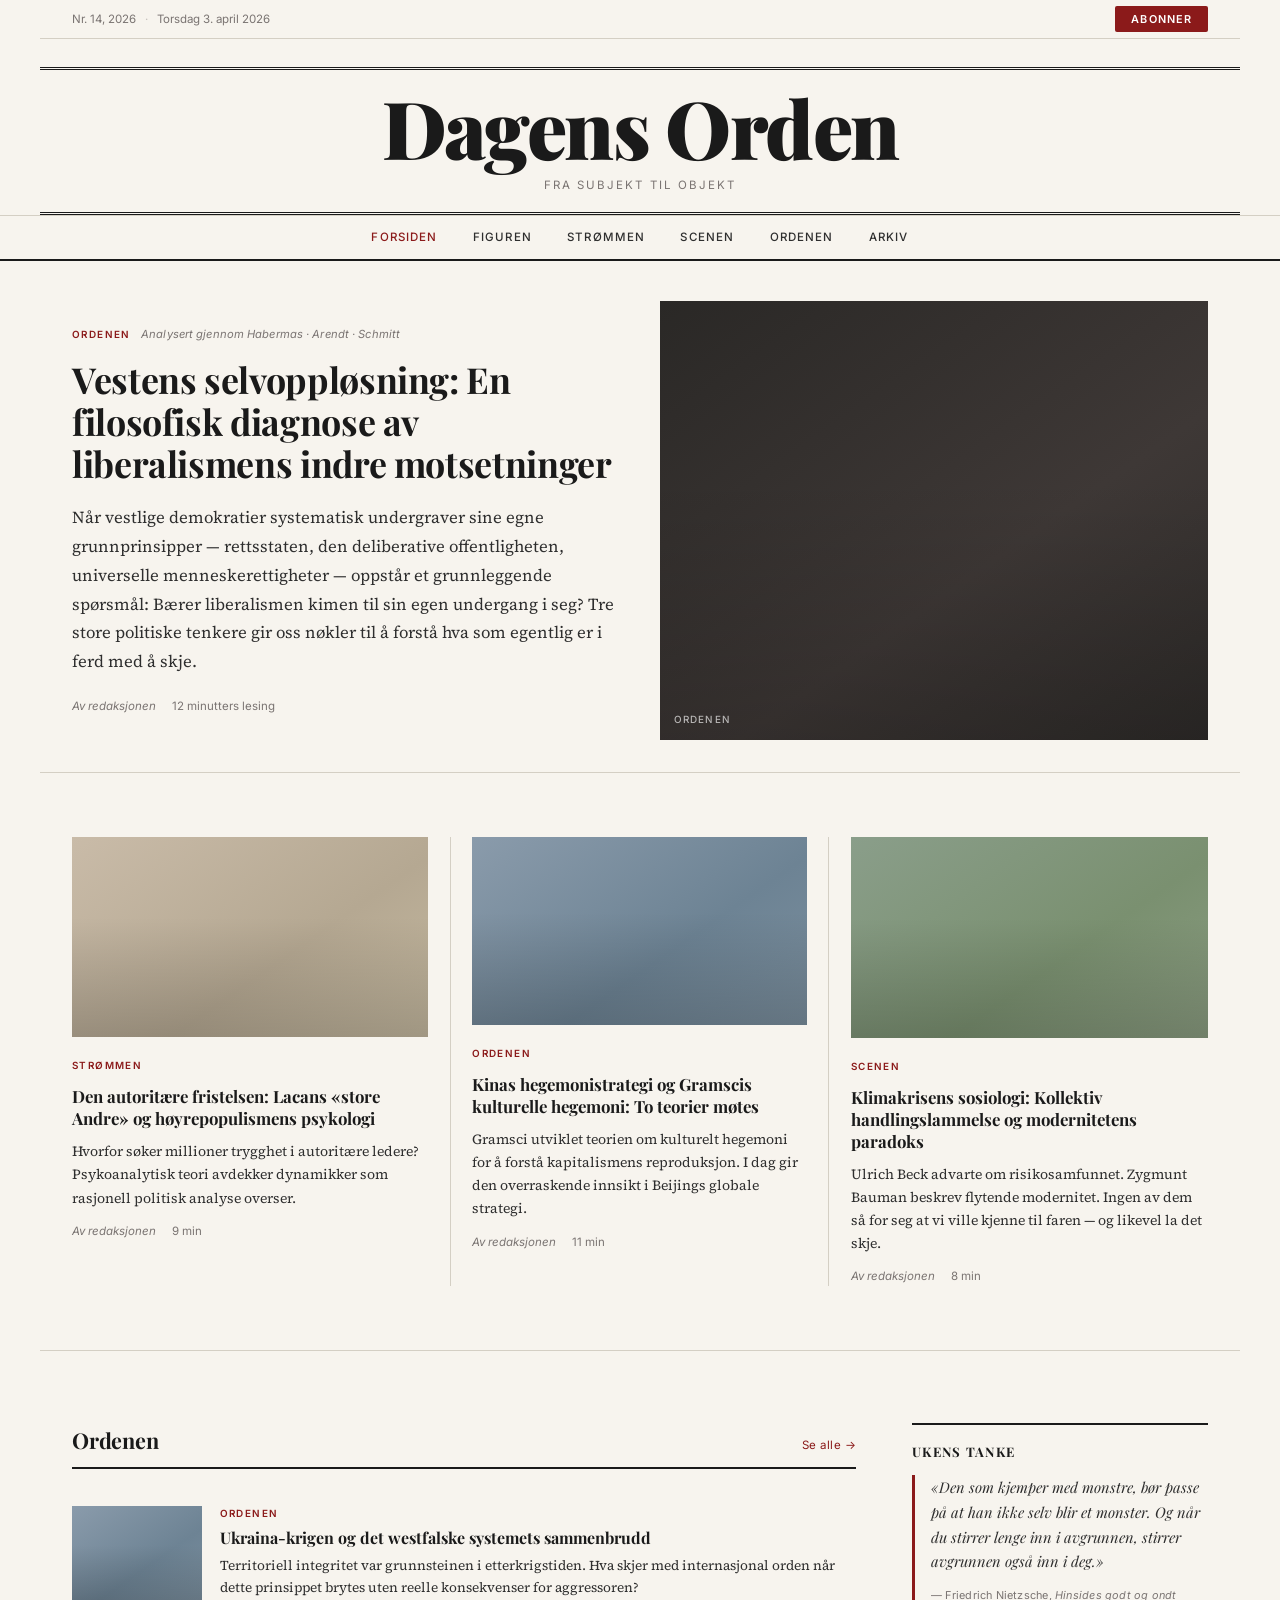
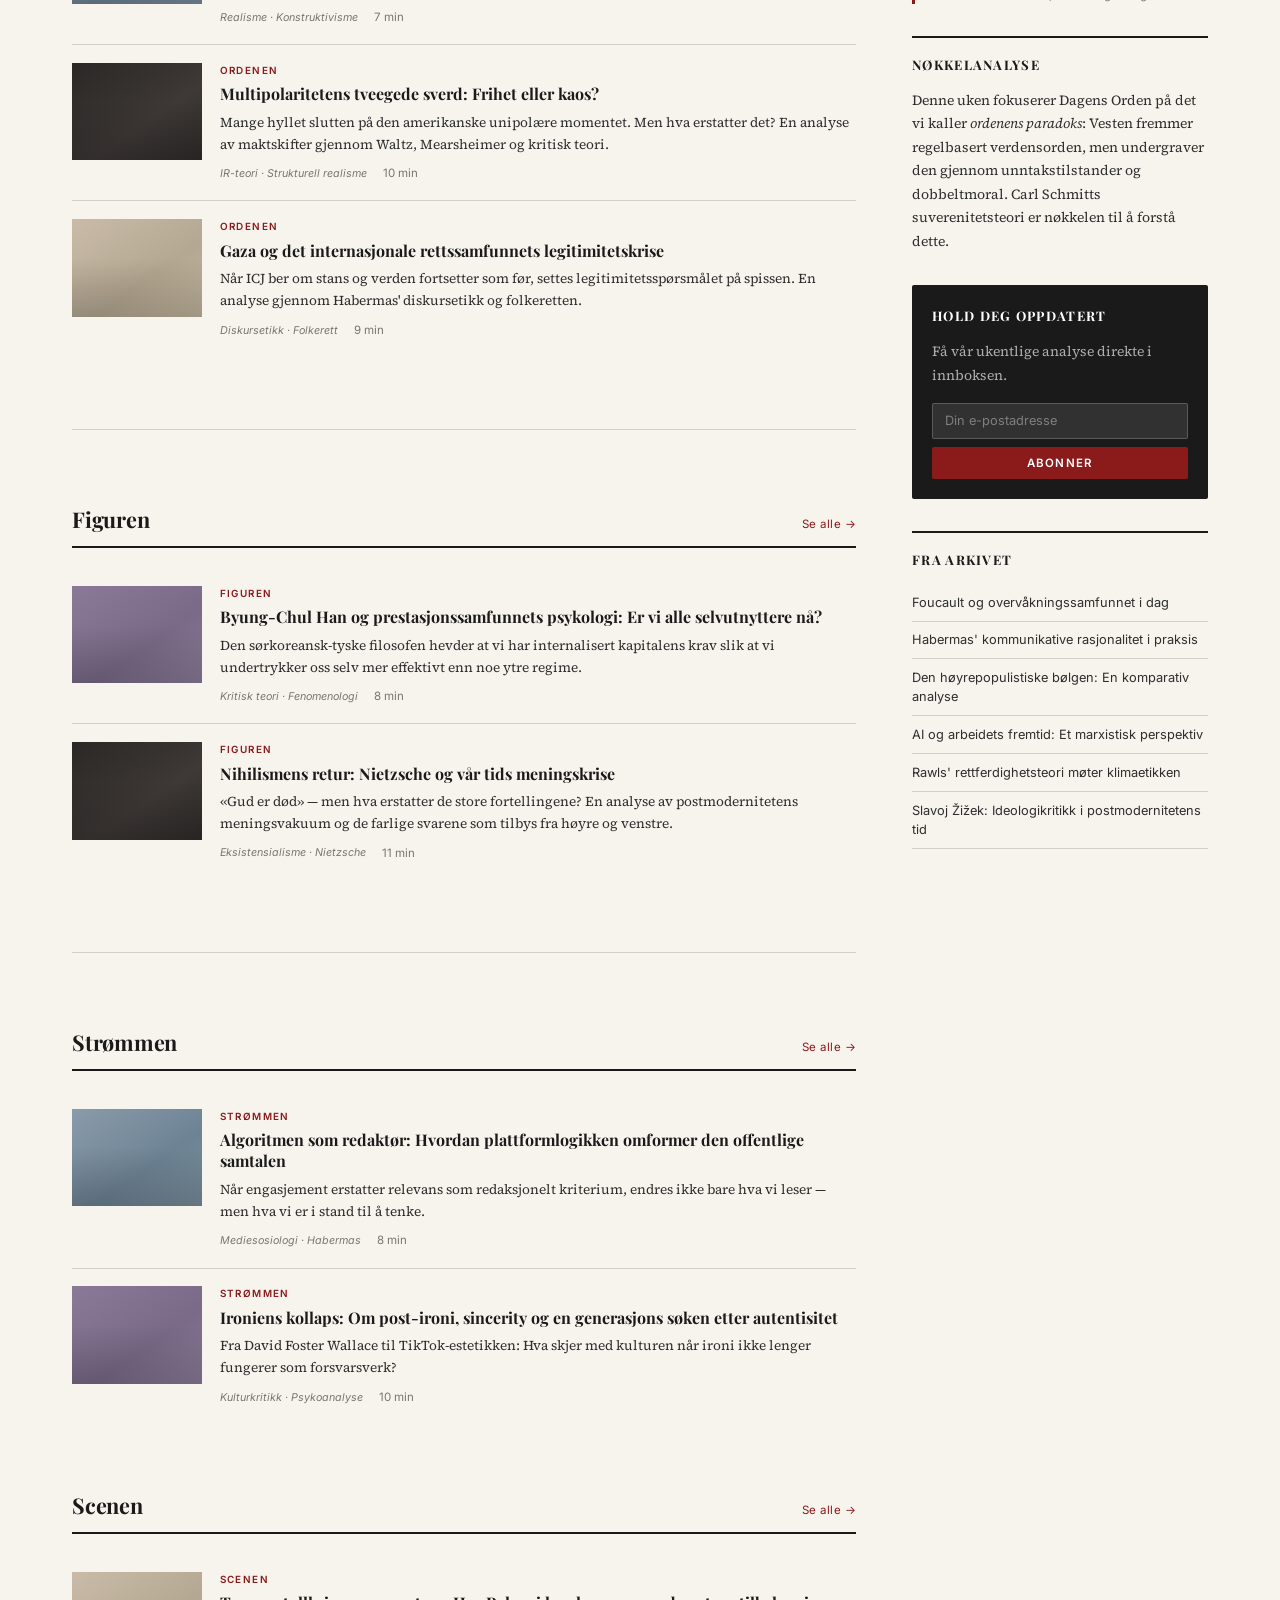
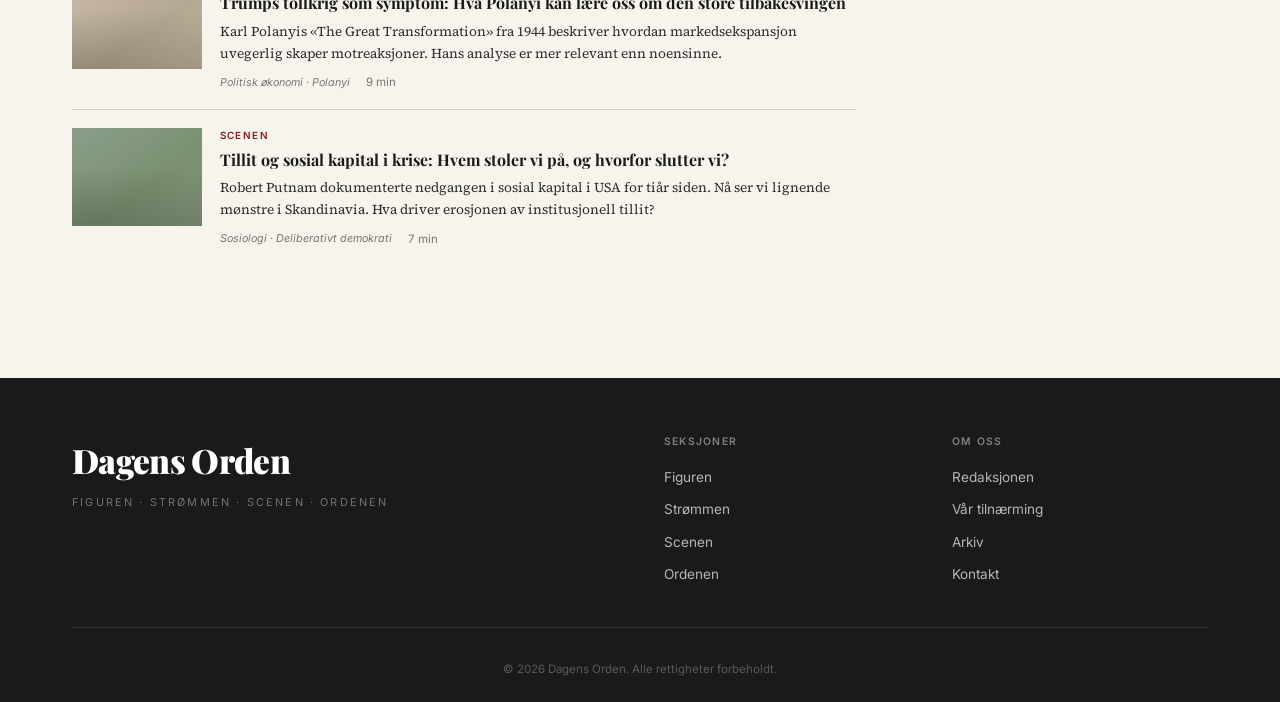
==== commit f2c65e56: "undertittel" ====
--- a/index.html
+++ b/index.html
@@ -27,7 +27,7 @@
         <div class="masthead">
             <div class="masthead-rule-double"></div>
             <h1 class="site-title">Dagens Orden</h1>
-            <p class="site-tagline">Fra individet til verdensordenen — analyse og innsikt</p>
+            <p class="site-tagline">Fra subjekt til objekt</p>
             <div class="masthead-rule-double"></div>
         </div>
     </header>
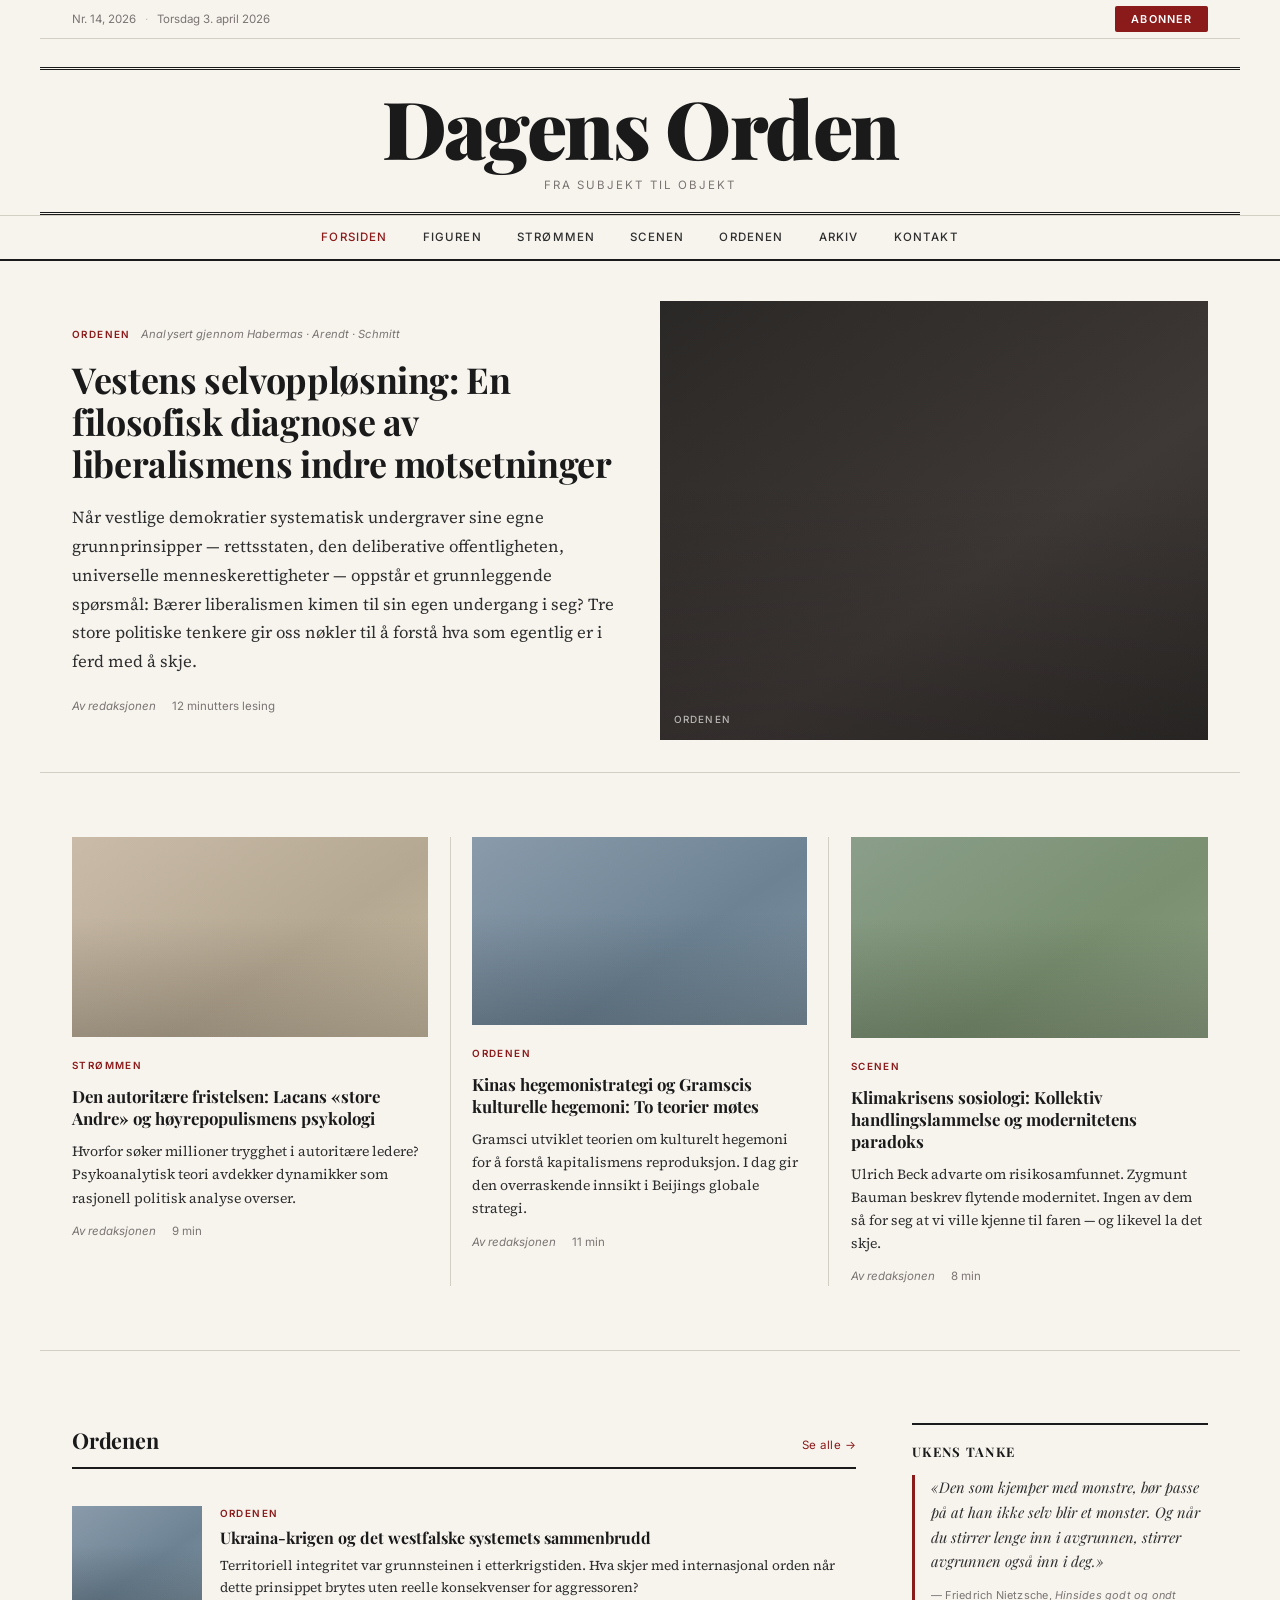
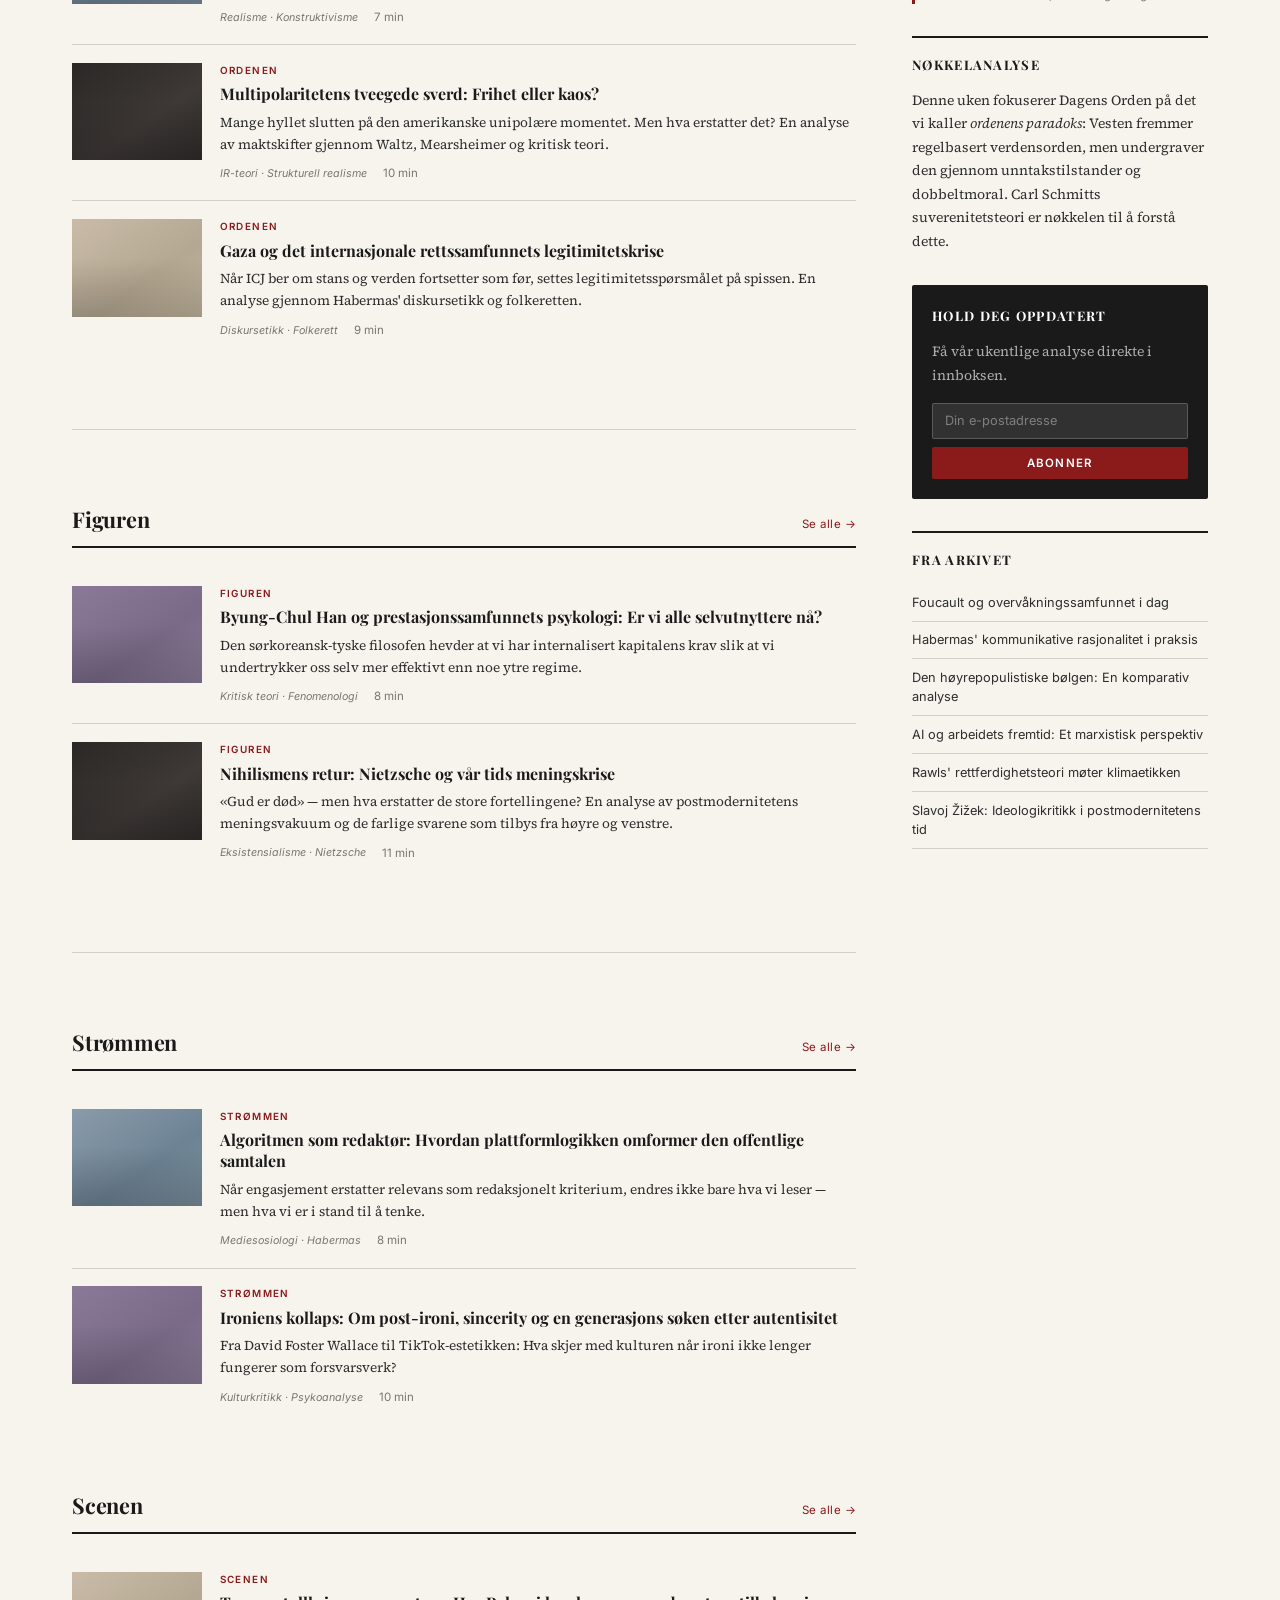
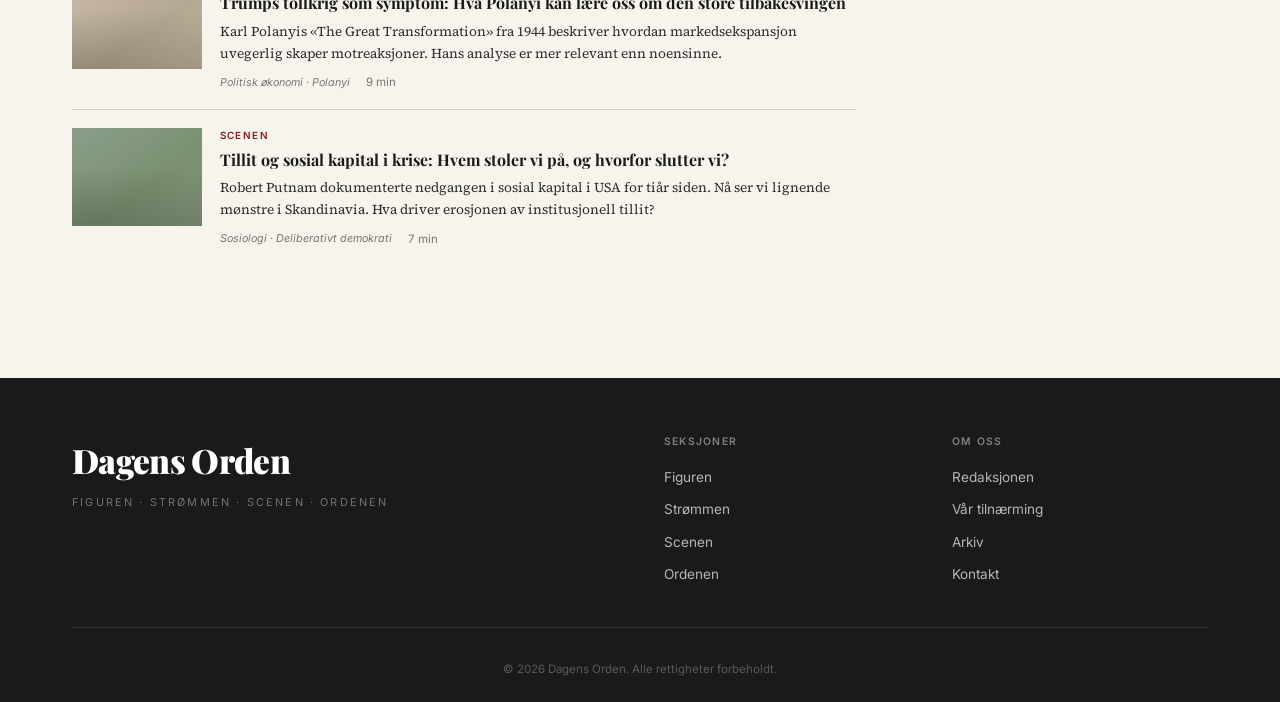
==== commit cc4620bc: "Ny kontaktside med skjema + redaksjon@dagensorden.no - kontakt.html: full kontaktside i broadsheet-s" ====
--- a/index.html
+++ b/index.html
@@ -3,7 +3,24 @@
 <head>
     <meta charset="UTF-8">
     <meta name="viewport" content="width=device-width, initial-scale=1.0">
-    <title>Dagens Orden — Fra individet til verdensordenen</title>
+    <title>Dagens Orden — Fra subjekt til objekt</title>
+    <meta name="description" content="Norsk intellektuell journal som analyserer verdens viktigste hendelser gjennom filosofi, statsvitenskap, sosiologi og psykoanalyse.">
+    <meta name="robots" content="index, follow">
+    <link rel="canonical" href="https://dagensorden.no/">
+
+    <!-- Open Graph (deles på sosiale medier) -->
+    <meta property="og:type" content="website">
+    <meta property="og:url" content="https://dagensorden.no/">
+    <meta property="og:title" content="Dagens Orden — Fra subjekt til objekt">
+    <meta property="og:description" content="Norsk intellektuell journal som analyserer verdens viktigste hendelser gjennom filosofi, statsvitenskap, sosiologi og psykoanalyse.">
+    <meta property="og:locale" content="nb_NO">
+    <meta property="og:site_name" content="Dagens Orden">
+
+    <!-- Twitter/X -->
+    <meta name="twitter:card" content="summary">
+    <meta name="twitter:title" content="Dagens Orden">
+    <meta name="twitter:description" content="Norsk intellektuell journal — analyse og innsikt.">
+
     <link rel="preconnect" href="https://fonts.googleapis.com">
     <link rel="preconnect" href="https://fonts.gstatic.com" crossorigin>
     <link href="https://fonts.googleapis.com/css2?family=Playfair+Display:ital,wght@0,400;0,600;0,700;0,900;1,400;1,700&family=Source+Serif+4:ital,opsz,wght@0,8..60,300;0,8..60,400;0,8..60,600;1,8..60,300;1,8..60,400&family=Inter:wght@300;400;500;600&display=swap" rel="stylesheet">
@@ -41,7 +58,8 @@
                 <li><a href="#strommen">Strømmen</a></li>
                 <li><a href="#scenen">Scenen</a></li>
                 <li><a href="#ordenen">Ordenen</a></li>
-                <li><a href="#">Arkiv</a></li>
+                <li><a href="category.html?cat=alle">Arkiv</a></li>
+                <li><a href="kontakt.html">Kontakt</a></li>
             </ul>
         </div>
     </nav>
@@ -140,7 +158,7 @@
                 <section id="ordenen" class="cat-section" data-category="Ordenen">
                     <div class="cat-section-header">
                         <h2 class="cat-title">Ordenen</h2>
-                        <a href="#" class="see-all">Se alle →</a>
+                        <a href="category.html?cat=Ordenen" class="see-all">Se alle →</a>
                     </div>
                     <div class="article-list">
 
@@ -198,7 +216,7 @@
                 <section id="figuren" class="cat-section" data-category="Figuren">
                     <div class="cat-section-header">
                         <h2 class="cat-title">Figuren</h2>
-                        <a href="#" class="see-all">Se alle →</a>
+                        <a href="category.html?cat=Figuren" class="see-all">Se alle →</a>
                     </div>
                     <div class="article-list">
 
@@ -241,7 +259,7 @@
                 <section id="strommen" class="cat-section" data-category="Strømmen">
                     <div class="cat-section-header">
                         <h2 class="cat-title">Strømmen</h2>
-                        <a href="#" class="see-all">Se alle →</a>
+                        <a href="category.html?cat=Strømmen" class="see-all">Se alle →</a>
                     </div>
                     <div class="article-list">
 
@@ -282,7 +300,7 @@
                 <section id="scenen" class="cat-section" data-category="Scenen">
                     <div class="cat-section-header">
                         <h2 class="cat-title">Scenen</h2>
-                        <a href="#" class="see-all">Se alle →</a>
+                        <a href="category.html?cat=Scenen" class="see-all">Se alle →</a>
                     </div>
                     <div class="article-list">
 
@@ -387,8 +405,8 @@
                         <ul>
                             <li><a href="#">Redaksjonen</a></li>
                             <li><a href="#">Vår tilnærming</a></li>
-                            <li><a href="#">Arkiv</a></li>
-                            <li><a href="#">Kontakt</a></li>
+                            <li><a href="category.html?cat=alle">Arkiv</a></li>
+                            <li><a href="kontakt.html">Kontakt</a></li>
                         </ul>
                     </div>
                 </div>
--- a/styles.css
+++ b/styles.css
@@ -75,6 +75,71 @@
 .hero-image .img-placeholder      { aspect-ratio: 5/4; }
 .feat-image .img-placeholder       { aspect-ratio: 16/9; }
 .list-thumb .img-placeholder       { aspect-ratio: 4/3; }
+
+/* real image wrapper (same aspect ratios as placeholders) */
+.art-img {
+  width: 100%;
+  position: relative;
+  overflow: hidden;
+  background: #1A1A1A;
+}
+.art-img img {
+  width: 100%;
+  height: 100%;
+  object-fit: cover;
+  display: block;
+  filter: grayscale(35%) contrast(1.03) saturate(0.92);
+  transition: filter 0.35s ease;
+}
+.art-img:hover img { filter: grayscale(0%) contrast(1.05) saturate(1); }
+.hero-image .art-img    { aspect-ratio: 5/4; }
+.feat-image .art-img    { aspect-ratio: 16/9; }
+.list-thumb .art-img    { aspect-ratio: 4/3; }
+.cat-article-thumb .art-img { aspect-ratio: 4/3; border-radius: 3px; }
+.art-img::after {
+  content: '';
+  position: absolute;
+  inset: 0;
+  background: linear-gradient(to bottom, transparent 50%, rgba(0,0,0,0.25) 100%);
+  pointer-events: none;
+}
+
+/* Image captions (figcaption under every image) */
+.hero-image, .feat-image, .list-thumb, .cat-article-thumb, .article-hero-img {
+  margin: 0;
+}
+.img-caption {
+  display: block;
+  font-family: var(--sans);
+  font-size: 0.7rem;
+  line-height: 1.45;
+  color: var(--text-muted);
+  padding-top: 0.5rem;
+  letter-spacing: 0.01em;
+}
+.img-caption .img-credit {
+  font-weight: 500;
+  color: var(--text-body);
+}
+.img-caption .img-title {
+  font-style: italic;
+}
+.img-caption .img-sep {
+  color: var(--border);
+  margin: 0 0.1rem;
+}
+.img-caption-sm {
+  font-size: 0.62rem;
+  padding-top: 0.38rem;
+  line-height: 1.35;
+}
+.article-hero-img .img-caption {
+  font-size: 0.72rem;
+  padding-top: 0.6rem;
+  padding-bottom: 1rem;
+  border-bottom: 1px solid var(--border);
+  margin-bottom: 1rem;
+}
 
 /* colour variants */
 .img-dark   { background: linear-gradient(145deg, #2A2826 0%, #3E3836 60%, #2F2C2A 100%); }
